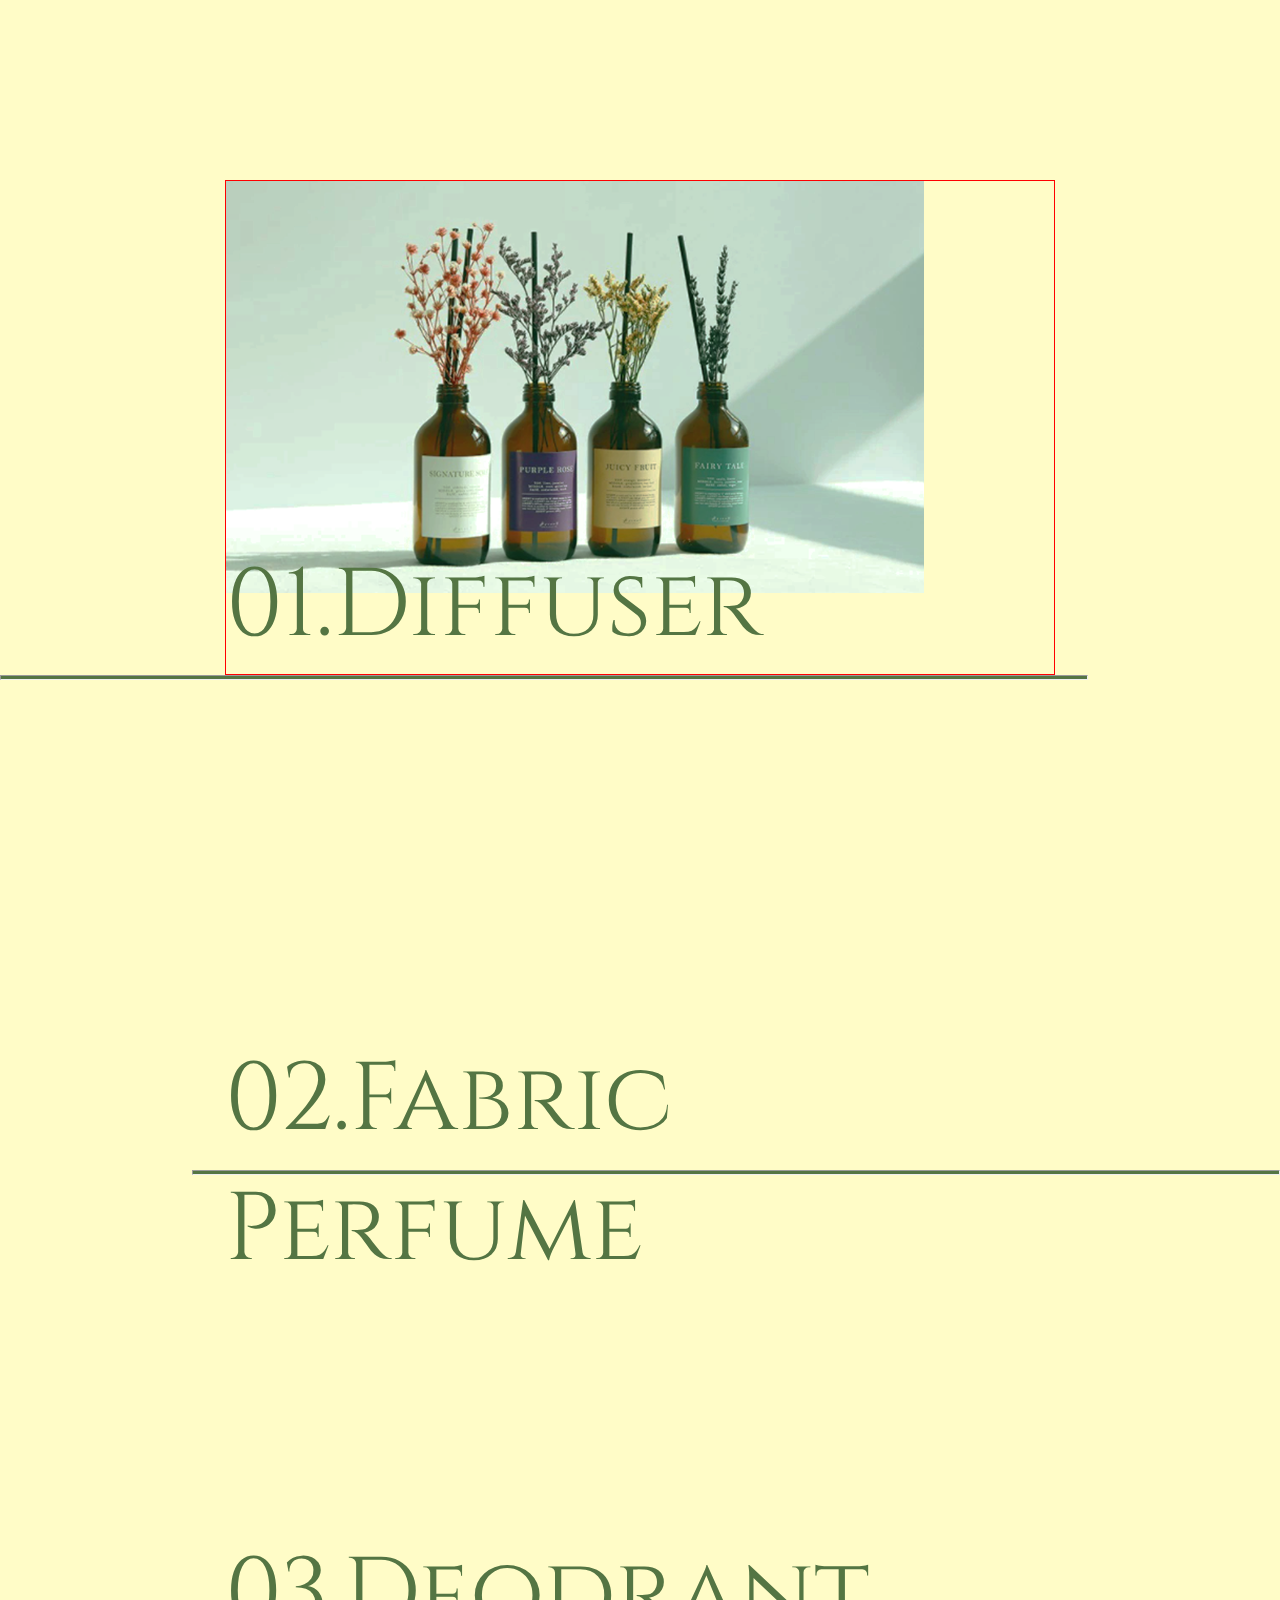
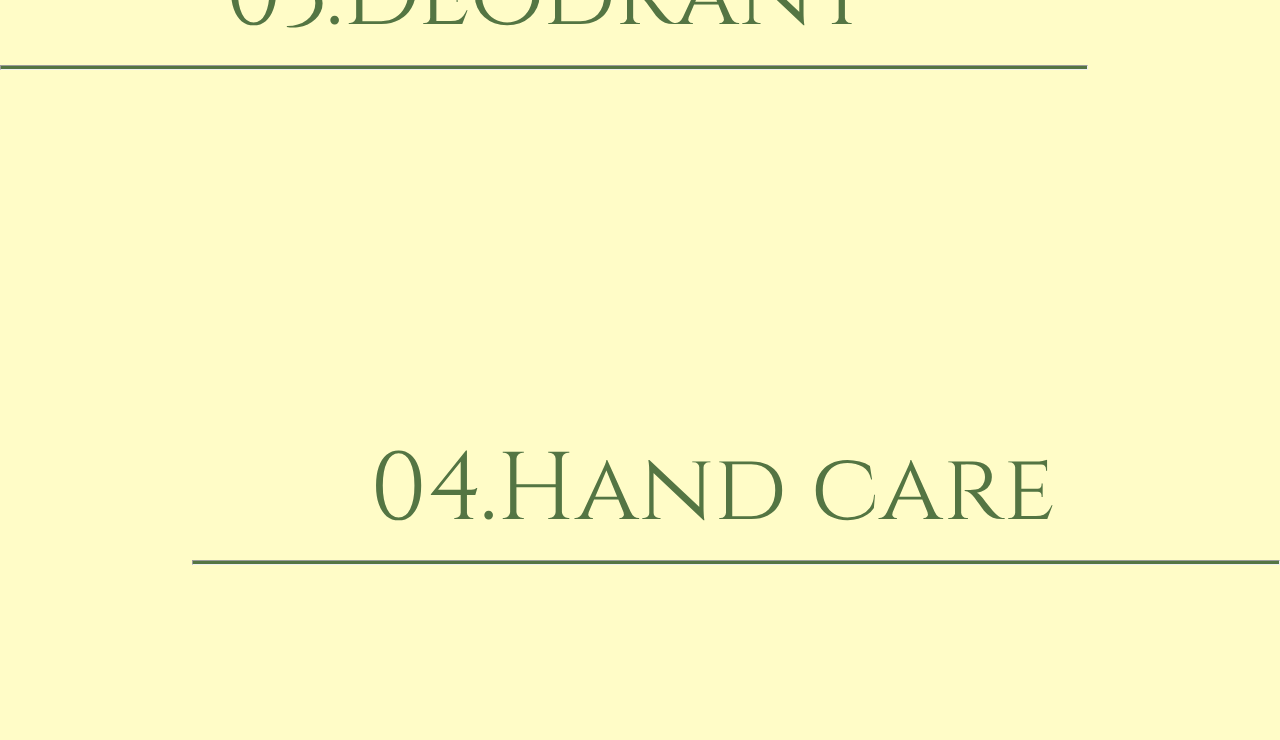
==== hoverblock.html @ ac2681ef "asent 동작 구현 테스트" ====
<!DOCTYPE html>
<html lang="en">
<head>
  <meta charset="UTF-8">
  <meta http-equiv="X-UA-Compatible" content="IE=edge">
  <meta name="viewport" content="width=device-width, initial-scale=1.0">
  <title>Document</title>
  <style>
    /* main font */
@import url('https://fonts.googleapis.com/css2?family=Cinzel:wght@400;500;600;700;800&display=swap');
/* sub font */
@import url('https://fonts.googleapis.com/css2?family=Antic+Didone&display=swap');
@import url('https://fonts.googleapis.com/css2?family=Antic+Didone&display=swap');
/* korean font */
@import url('https://fonts.googleapis.com/css2?family=Noto+Serif+KR:wght@200;300;400;500;600;700;900&display=swap');
@import url('https://fonts.googleapis.com/css2?family=IBM+Plex+Sans+KR:wght@300;400;500&display=swap');
*{margin: 0; padding: 0; box-sizing: border-box; list-style: none; text-decoration: none; color: #fff989;}
    #product{
    width: 100%;
    height: 260vh;
    background-color: #fffcc7;
    padding: 20vh 25vh 0 25vh;
    position: relative;
}
h3{
    font-family: 'Cinzel', serif;
    font-weight: 400;
    font-size: 6rem;
    color: #547543;
}
.diffser{
    width: 100%;
    height: 55vh;
    position: relative;
    border: 1px solid red;
}
.diffser h3{
    position: absolute;
    top: 40vh;
}
.leftline{
    width: 85vw;
    height: 0.5vh;
    background-color: #547543;
    position: absolute;
    z-index: 1;
    left: 0;
    margin: 0;
}
.fabirc{
    width: 100%;
    height: 55vh;
    position: relative;
}
.fabirc img{margin-left: 10vw;}
.fabirc h3{
    position: absolute;
    top: 40vh;
    right: 0;
}
.rightline{
    width: 85vw;
    height: 0.5vh;
    background-color: #547543;
    margin: 0;
    position: absolute;
    z-index: 1;
    right: 0;
}
.deo{
    width: 100%;
    height: 55vh;
    position: relative;
}
.deo h3{
    position: absolute;
    top: 40vh;
}
.deo img{margin-left: 25vw;}
.hand{
    width: 100%;
    height: 55vh;
    position: relative;
}
.hand h3{
    position: absolute;
    top: 40vh;
    right: 0;
}
.hand img{margin-left: 10vw;}

/* script about */
.hidden{display: none;}
#diffserimg{
  top: 0;
  left: 0;
  position: absolute;
}

  </style>
</head>
<body>
  <section id="product">
    <div class="diffser">
        <img id="diffserimg" src="./images/images_25.png" alt="디퓨져">
        <h3 id="diffsertext">01.Diffuser</h3>
    </div>
    <hr class="leftline">
    <div class="fabirc">
        <img class="hidden" src="./images/images_29.png" alt="섬유 향수">
        <h3>02.Fabric Perfume</h3>
    </div>
    <hr class="rightline">
    <div class="deo">
        <img class="hidden" src="./images/images_33.png" alt="데오도란트">
        <h3>03.Deodrant</h3>
    </div>  
    <hr class="leftline">
    <div class="hand">
        <img class="hidden" src="./images/images_37.png" alt="핸드워시">
        <h3>04.Hand care</h3>
    </div>
    <hr class="rightline">
</section>

<script>
  const imagesFadein = document.querySelector('#diffserimg');
  const textCon = document.querySelector('.diffser');
  console.log(textCon);
  console.log(imagesFadein);

  // text.addEventListener('mouseover',function(){
  //   imagesFadein.classList.toggle('hidden');
  // });
  // text.addEventListener('mouseout',function(){
  //   imagesFadein.classList.toggle('hidden');
  // });
  textCon.onmousemove=(e)=>{
    // 마우스의 좌표값 clientX,Y
    imagesFadein.style.left = e.clientX + "px";
    imagesFadein.style.top = e.clientY + "px";
  };
</script>
</body>
</html>
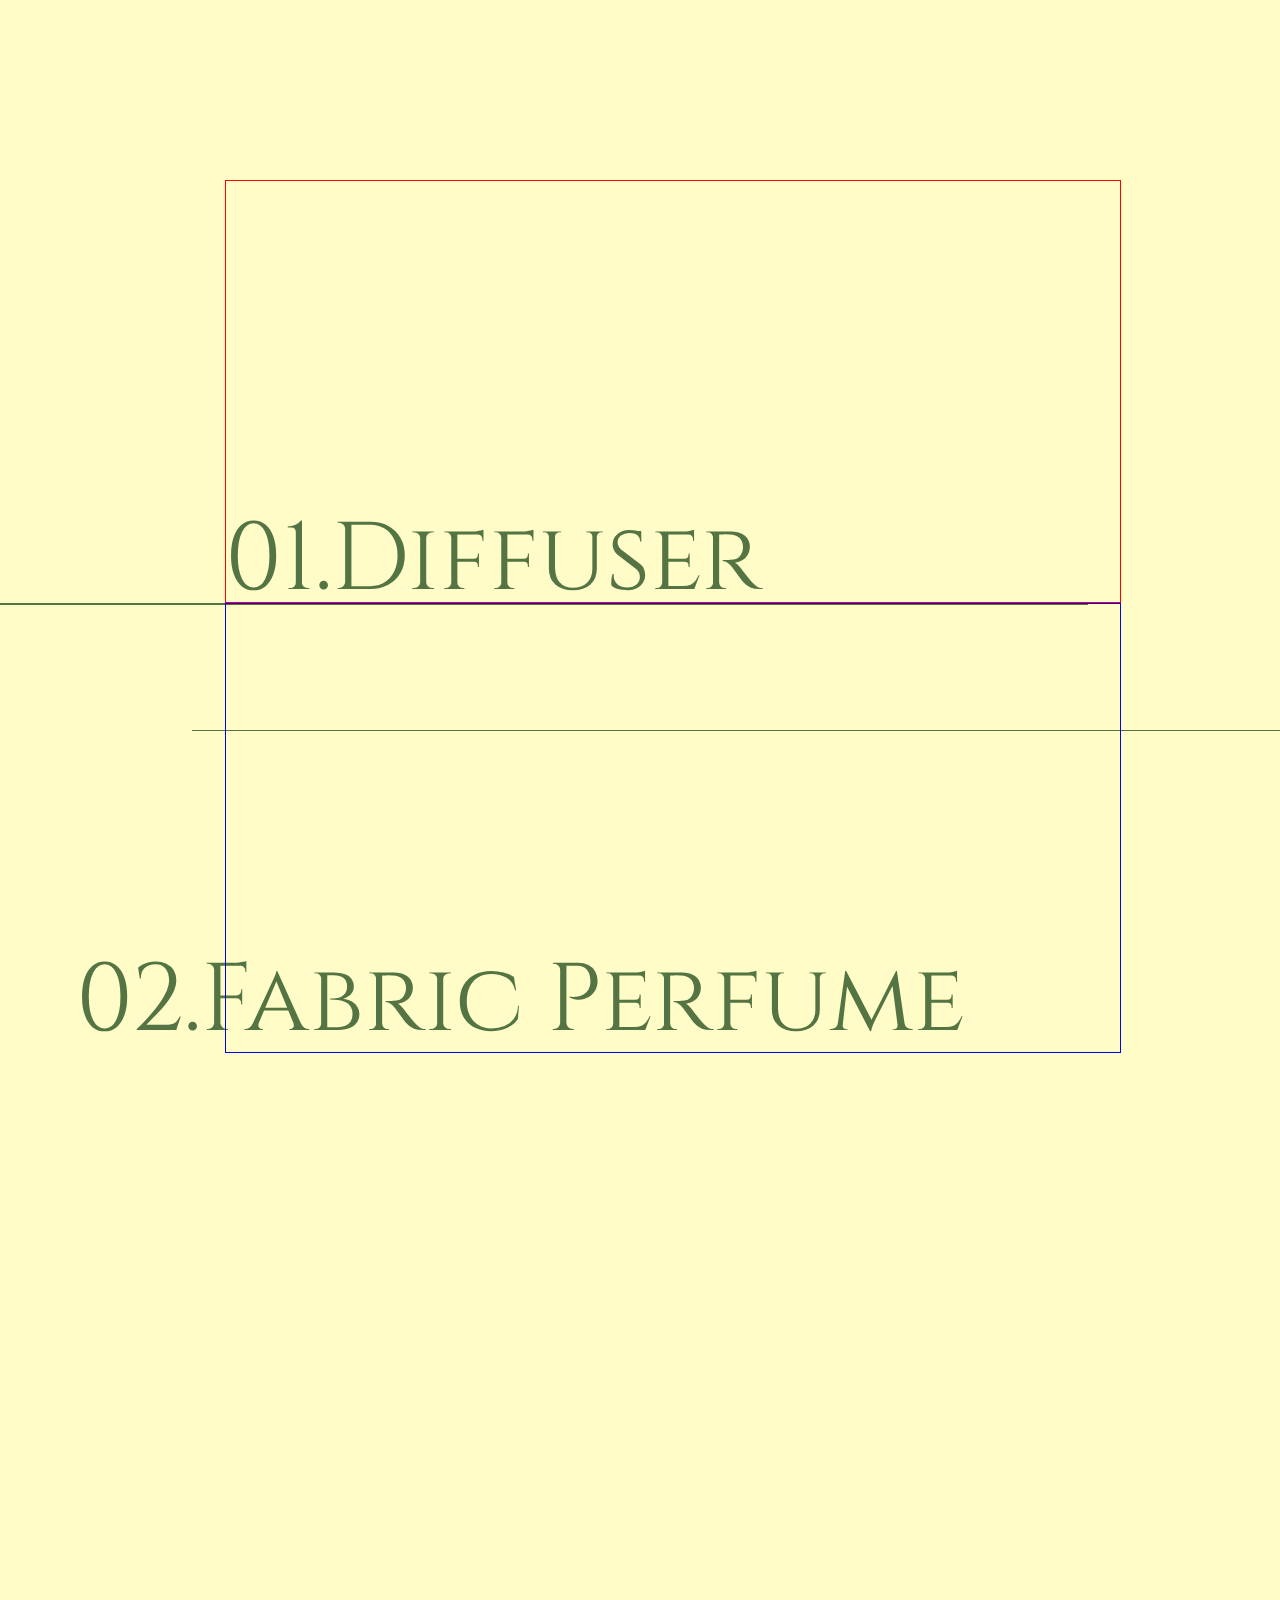
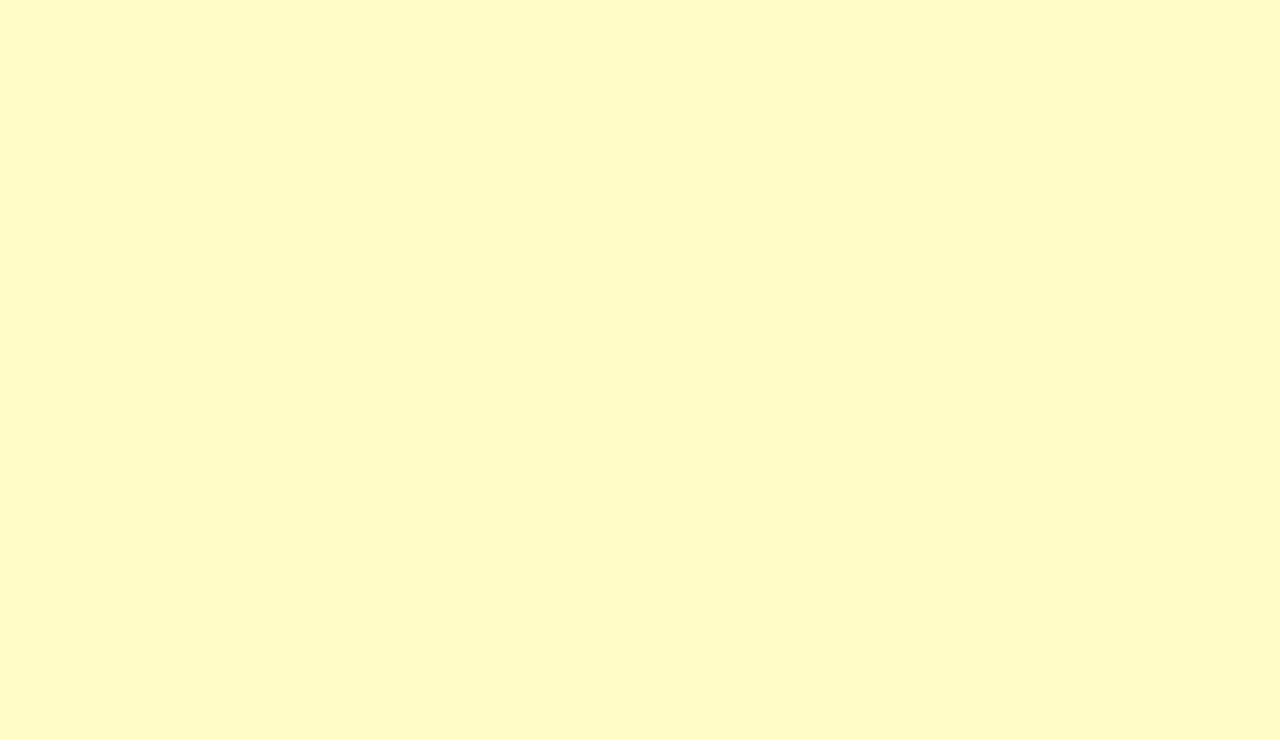
==== commit 20d25768: "알고리즘 거의 완성" ====
--- a/hoverblock.html
+++ b/hoverblock.html
@@ -1,145 +1,192 @@
 <!DOCTYPE html>
 <html lang="en">
+
 <head>
-  <meta charset="UTF-8">
-  <meta http-equiv="X-UA-Compatible" content="IE=edge">
-  <meta name="viewport" content="width=device-width, initial-scale=1.0">
-  <title>Document</title>
-  <style>
-    /* main font */
-@import url('https://fonts.googleapis.com/css2?family=Cinzel:wght@400;500;600;700;800&display=swap');
-/* sub font */
-@import url('https://fonts.googleapis.com/css2?family=Antic+Didone&display=swap');
-@import url('https://fonts.googleapis.com/css2?family=Antic+Didone&display=swap');
-/* korean font */
-@import url('https://fonts.googleapis.com/css2?family=Noto+Serif+KR:wght@200;300;400;500;600;700;900&display=swap');
-@import url('https://fonts.googleapis.com/css2?family=IBM+Plex+Sans+KR:wght@300;400;500&display=swap');
-*{margin: 0; padding: 0; box-sizing: border-box; list-style: none; text-decoration: none; color: #fff989;}
-    #product{
-    width: 100%;
-    height: 260vh;
-    background-color: #fffcc7;
-    padding: 20vh 25vh 0 25vh;
-    position: relative;
-}
-h3{
-    font-family: 'Cinzel', serif;
-    font-weight: 400;
-    font-size: 6rem;
-    color: #547543;
-}
-.diffser{
-    width: 100%;
-    height: 55vh;
-    position: relative;
-    border: 1px solid red;
-}
-.diffser h3{
-    position: absolute;
-    top: 40vh;
-}
-.leftline{
-    width: 85vw;
-    height: 0.5vh;
-    background-color: #547543;
-    position: absolute;
-    z-index: 1;
-    left: 0;
-    margin: 0;
-}
-.fabirc{
-    width: 100%;
-    height: 55vh;
-    position: relative;
-}
-.fabirc img{margin-left: 10vw;}
-.fabirc h3{
-    position: absolute;
-    top: 40vh;
-    right: 0;
-}
-.rightline{
-    width: 85vw;
-    height: 0.5vh;
-    background-color: #547543;
-    margin: 0;
-    position: absolute;
-    z-index: 1;
-    right: 0;
-}
-.deo{
-    width: 100%;
-    height: 55vh;
-    position: relative;
-}
-.deo h3{
-    position: absolute;
-    top: 40vh;
-}
-.deo img{margin-left: 25vw;}
-.hand{
-    width: 100%;
-    height: 55vh;
-    position: relative;
-}
-.hand h3{
-    position: absolute;
-    top: 40vh;
-    right: 0;
-}
-.hand img{margin-left: 10vw;}
+    <meta charset="UTF-8">
+    <meta http-equiv="X-UA-Compatible" content="IE=edge">
+    <meta name="viewport" content="width=device-width, initial-scale=1.0">
+    <title>Document</title>
+    <style>
+        /* main font */
+        @import url('https://fonts.googleapis.com/css2?family=Cinzel:wght@400;500;600;700;800&display=swap');
+        /* sub font */
+        @import url('https://fonts.googleapis.com/css2?family=Antic+Didone&display=swap');
+        @import url('https://fonts.googleapis.com/css2?family=Antic+Didone&display=swap');
+        /* korean font */
+        @import url('https://fonts.googleapis.com/css2?family=Noto+Serif+KR:wght@200;300;400;500;600;700;900&display=swap');
+        @import url('https://fonts.googleapis.com/css2?family=IBM+Plex+Sans+KR:wght@300;400;500&display=swap');
 
-/* script about */
-.hidden{display: none;}
-#diffserimg{
-  top: 0;
-  left: 0;
-  position: absolute;
-}
+        * {
+            margin: 0;
+            padding: 0;
+            box-sizing: border-box;
+            list-style: none;
+            text-decoration: none;
+            color: #fff989;
+        }
 
-  </style>
+        #product {
+            width: 100%;
+            height: 260vh;
+            background-color: #fffcc7;
+            /* padding: 20vh 25vh 0 25vh; */
+            position: relative;
+        }
+
+        h3 {
+            font-family: 'Cinzel', serif;
+            font-weight: 400;
+            font-size: 6rem;
+            color: #547543;
+        }
+
+        .diffser {
+            width: 70vw;
+            height: 55vh;
+            position: relative;
+        }
+        .leftline {
+            width: 85vw;
+            height: 0.2vh;
+            background-color: #547543;
+            border: none;
+            position: absolute;
+            z-index: 1;
+            top: 67vh;
+            left: 0;
+            margin: 0;
+        }
+
+        .fabirc {
+            width: 100%;
+            height: 55vh;
+            position: relative;
+        }
+
+        .fabirc img {
+            margin-left: 10vw;
+        }
+
+        .fabirc h3 {
+            position: absolute;
+            top: 40vh;
+            right: 0;
+        }
+
+        .rightline {
+            width: 85vw;
+            height: 0.2vh;
+            background-color: #547543;
+            border: none;
+            margin: 0;
+            position: absolute;
+            z-index: 1;
+            right: 0;
+            top: 57vw;
+        }
+
+        /* script about diffser section*/
+        .hidden {
+            display: none;
+        }
+        #diffserwrap{
+            position: relative;
+        }
+        #diffserimg {
+            top: 0;
+            left: 0;
+            position: absolute;
+            width: 30vw;
+        }
+        .container {
+            width: 70vw;
+            height: 47vh;
+            position: absolute;
+            z-index: 11;
+            margin-top: 20vh;
+            margin-left: 25vh;
+            border: 1px solid red;
+        }
+        .diffsertext {
+            position: absolute;
+            top: 55vh;
+            left: 25vh;
+            transition-duration: 0.5s, 1s;
+            z-index: 10;
+        }
+        .containerfabric{
+            width: 70vw;
+            height: 50vh;
+            position: absolute;
+            z-index: 11;
+            margin-top: 67vh;
+            margin-left: 25vh;
+            border: 1px solid blue;
+        }
+        .fabrictext{
+            position: absolute;
+            top: 104vh;
+            right: 35vh;
+        }
+    </style>
 </head>
+
 <body>
-  <section id="product">
-    <div class="diffser">
-        <img id="diffserimg" src="./images/images_25.png" alt="디퓨져">
-        <h3 id="diffsertext">01.Diffuser</h3>
-    </div>
-    <hr class="leftline">
-    <div class="fabirc">
+    <section id="product">
+        <div id="diffserwrap">
+            <div class="container"></div>
+            <img id="diffserimg" class="hidden" src="./images/images_25.png" alt="디퓨져">
+            <div class="textwrap">
+                <h3 class="diffsertext">01.Diffuser</h3>
+                <hr class="leftline">
+            </div>
+        </div>
+
+        <div class="containerfabric"></div>
         <img class="hidden" src="./images/images_29.png" alt="섬유 향수">
-        <h3>02.Fabric Perfume</h3>
-    </div>
-    <hr class="rightline">
-    <div class="deo">
-        <img class="hidden" src="./images/images_33.png" alt="데오도란트">
-        <h3>03.Deodrant</h3>
-    </div>  
-    <hr class="leftline">
-    <div class="hand">
-        <img class="hidden" src="./images/images_37.png" alt="핸드워시">
-        <h3>04.Hand care</h3>
-    </div>
-    <hr class="rightline">
-</section>
+        <h3 class="fabrictext">02.Fabric Perfume</h3>
+        <hr class="rightline">
+        <!-- <div class="deo">
+            <img class="hidden" src="./images/images_33.png" alt="데오도란트">
+            <h3>03.Deodrant</h3>
+        </div>
+        <hr class="leftline">
+        <div class="hand">
+            <img class="hidden" src="./images/images_37.png" alt="핸드워시">
+            <h3>04.Hand care</h3>
+        </div>
+        <hr class="rightline"> -->
+    </section>
 
-<script>
-  const imagesFadein = document.querySelector('#diffserimg');
-  const textCon = document.querySelector('.diffser');
-  console.log(textCon);
-  console.log(imagesFadein);
+    <script>
+        // h3에 마우스호버했을 때 h3이 옆으로 이동하면서 
+        // 보이지 않던 이미지가 보이고 마우스 커서를 따라다녔으면 좋겟어
+        // 그리고 정해진 영역에서 벗어나면 다음 영역에 이미지로 바뀌였으면 좋겟어
+        const imagesFadein = document.querySelector('#diffserimg');
+        const container = document.querySelector('.container');
+        const textTag = document.querySelector('.diffsertext')
+        console.log(container);
+        console.log(imagesFadein);
 
-  // text.addEventListener('mouseover',function(){
-  //   imagesFadein.classList.toggle('hidden');
-  // });
-  // text.addEventListener('mouseout',function(){
-  //   imagesFadein.classList.toggle('hidden');
-  // });
-  textCon.onmousemove=(e)=>{
-    // 마우스의 좌표값 clientX,Y
-    imagesFadein.style.left = e.clientX + "px";
-    imagesFadein.style.top = e.clientY + "px";
-  };
-</script>
+        container.addEventListener('mouseenter', function () {
+            imagesFadein.classList.remove('hidden');
+            textTag.style.marginLeft = "25vh";
+            textTag.style.color = "green"
+        });
+        container.onmousemove = (e) => {
+            // 마우스의 좌표값 clientX,Y
+            const x = e.clientX;
+            const y = e.clientY;
+            imagesFadein.style.left = (x - 250) + "px";
+            imagesFadein.style.top = (y - 140) + "px";
+        };
+        container.addEventListener('mouseout', function () {
+            imagesFadein.classList.add('hidden');
+            textTag.style.marginLeft = "0"
+            textTag.style.color = ""
+        });
+
+    </script>
 </body>
+
 </html>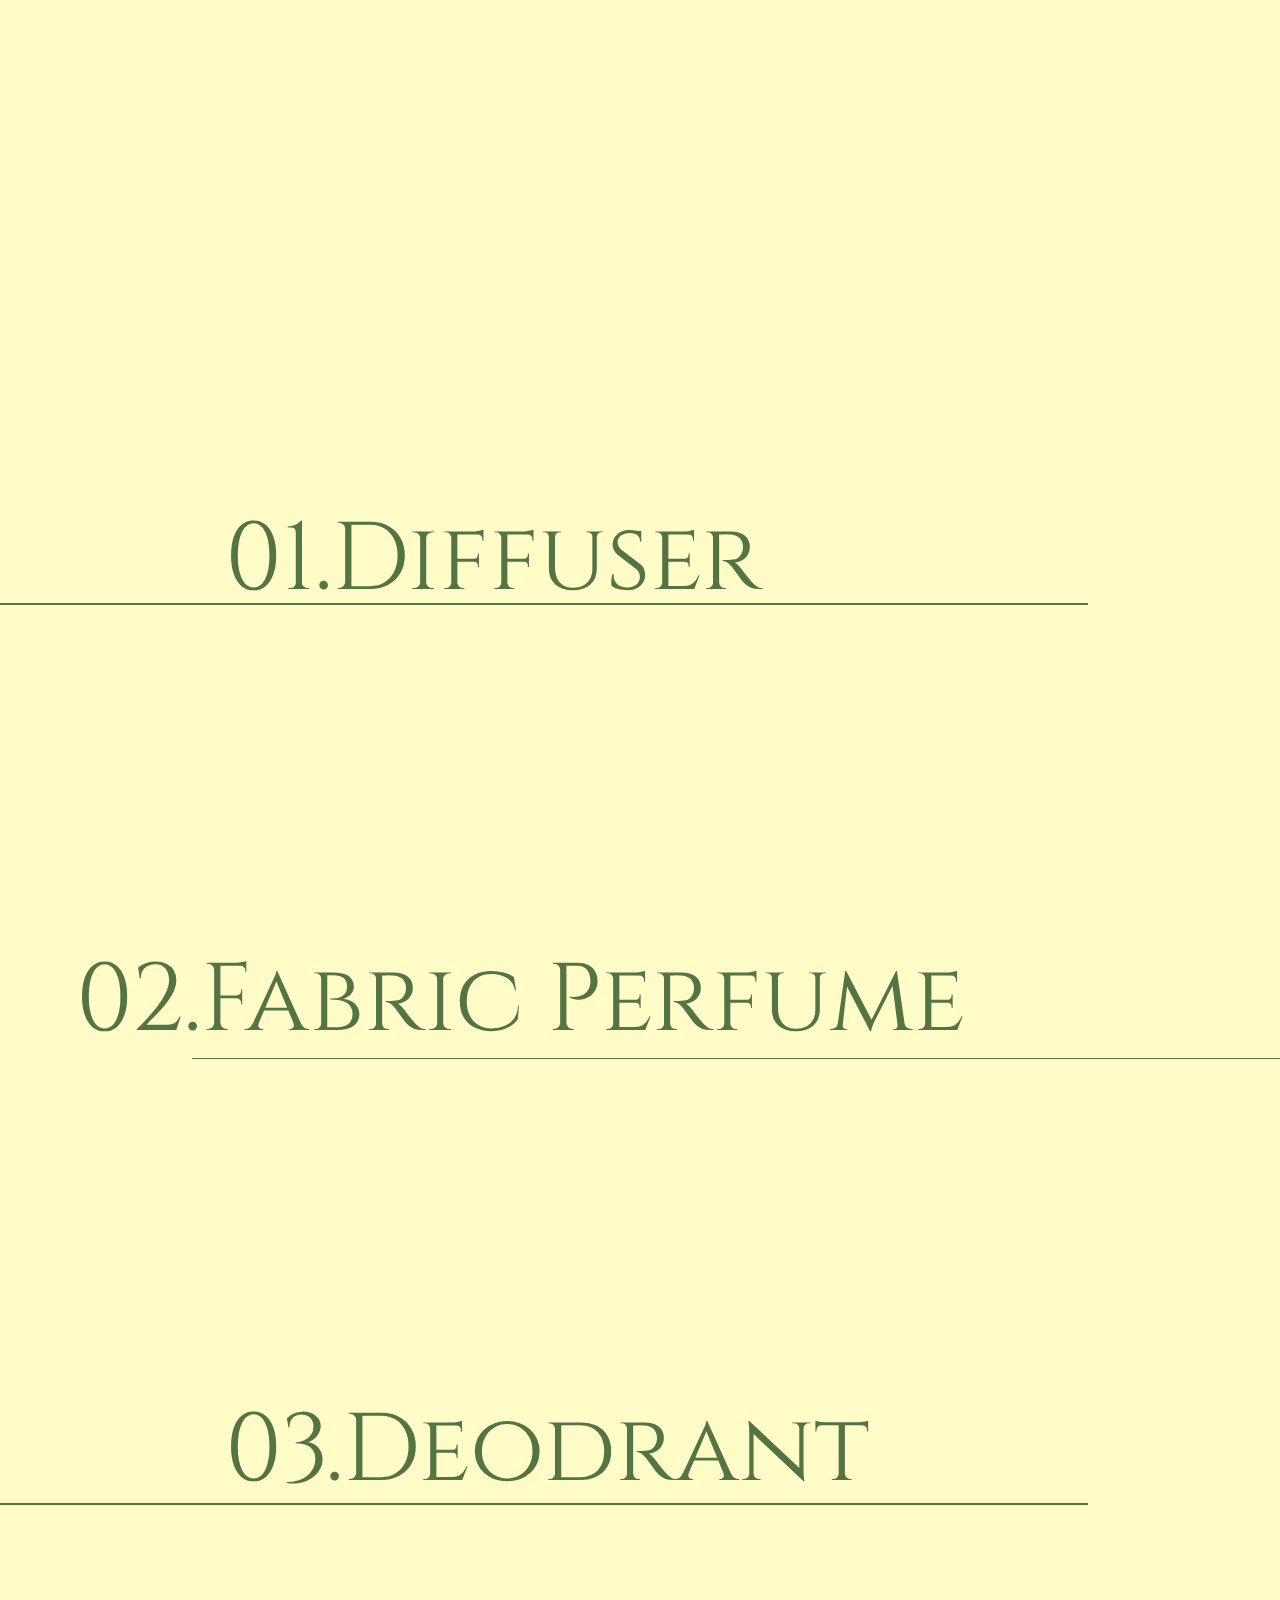
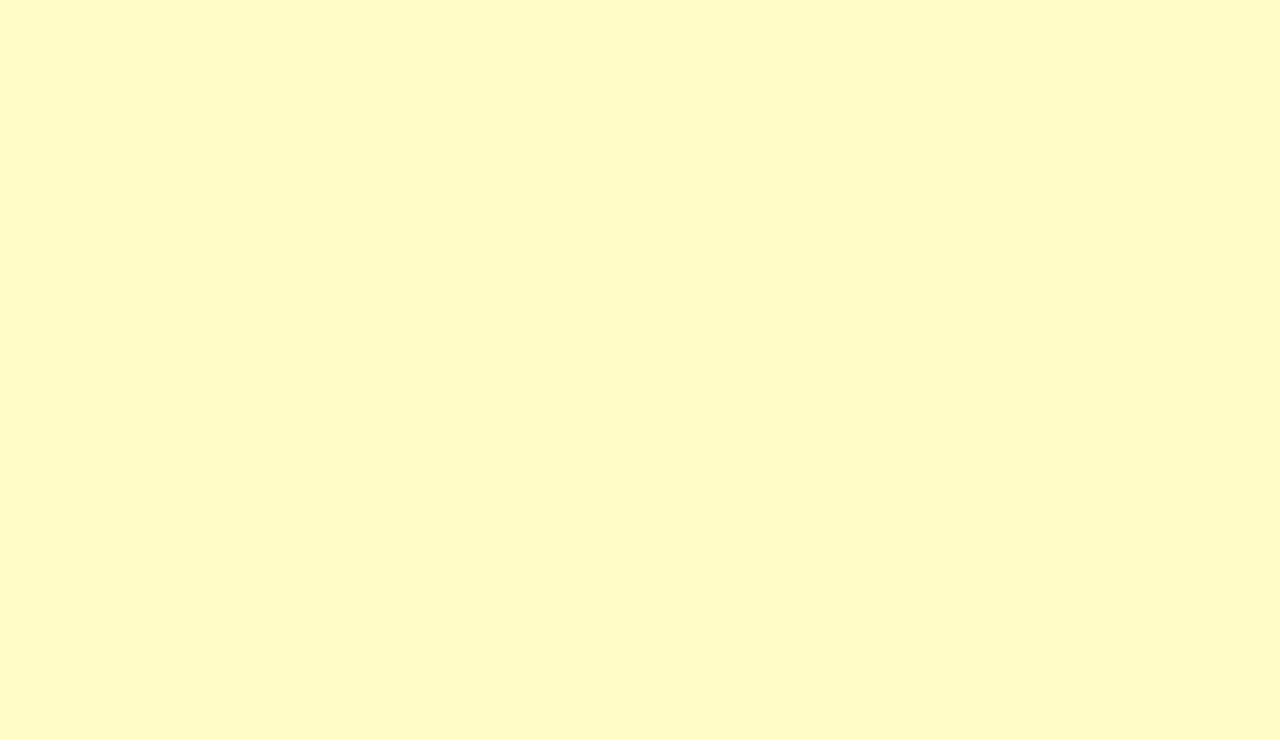
==== commit bbd6d503: "배열 확인" ====
--- a/hoverblock.html
+++ b/hoverblock.html
@@ -39,6 +39,11 @@
             font-size: 6rem;
             color: #547543;
         }
+        #diffserwrap{
+          width: 100%;
+          height: 67.5vh;
+          /* border: 1px solid red; */
+        }
 
         .diffser {
             width: 70vw;
@@ -61,10 +66,6 @@
             width: 100%;
             height: 55vh;
             position: relative;
-        }
-
-        .fabirc img {
-            margin-left: 10vw;
         }
 
         .fabirc h3 {
@@ -82,22 +83,15 @@
             position: absolute;
             z-index: 1;
             right: 0;
-            top: 57vw;
         }
 
         /* script about diffser section*/
         .hidden {
             display: none;
         }
-        #diffserwrap{
-            position: relative;
-        }
-        #diffserimg {
-            top: 0;
-            left: 0;
-            position: absolute;
-            width: 30vw;
-        }
+        /* #diffserwrap{
+            position: relative;
+        } */
         .container {
             width: 70vw;
             height: 47vh;
@@ -105,7 +99,7 @@
             z-index: 11;
             margin-top: 20vh;
             margin-left: 25vh;
-            border: 1px solid red;
+            /* border: 1px solid red; */
         }
         .diffsertext {
             position: absolute;
@@ -117,17 +111,48 @@
         .containerfabric{
             width: 70vw;
             height: 50vh;
-            position: absolute;
+            position: relative;
             z-index: 11;
-            margin-top: 67vh;
+            /* margin-top: 67vh; */
             margin-left: 25vh;
-            border: 1px solid blue;
         }
         .fabrictext{
             position: absolute;
             top: 104vh;
             right: 35vh;
-        }
+            transition-duration: 0.5s, 1s;
+        }
+        img{
+          position: absolute;
+          top: 0;
+          left: 0;
+          width: 30vw;
+        }
+
+        .containerdeo{
+          position: absolute;
+          width: 70vw;
+          height: 50vh;
+          z-index: 11;
+          margin-left: 25vh;
+          /* border: 1px solid blue; */
+        }
+        .deotext{
+          position: absolute;
+          top: 154vh;
+          left: 25vh;
+          transition-duration: 0.5s, 1s;
+        }
+        .deoline{
+          width: 85vw;
+          height: 0.2vh;
+          background-color: #547543;
+          border: none;
+          margin: 0;
+          position: absolute;
+          top: 167vh;
+        }
+
     </style>
 </head>
 
@@ -136,22 +161,24 @@
         <div id="diffserwrap">
             <div class="container"></div>
             <img id="diffserimg" class="hidden" src="./images/images_25.png" alt="디퓨져">
-            <div class="textwrap">
-                <h3 class="diffsertext">01.Diffuser</h3>
-                <hr class="leftline">
-            </div>
-        </div>
-
-        <div class="containerfabric"></div>
-        <img class="hidden" src="./images/images_29.png" alt="섬유 향수">
-        <h3 class="fabrictext">02.Fabric Perfume</h3>
-        <hr class="rightline">
-        <!-- <div class="deo">
-            <img class="hidden" src="./images/images_33.png" alt="데오도란트">
-            <h3>03.Deodrant</h3>
-        </div>
-        <hr class="leftline">
-        <div class="hand">
+            <h3 class="diffsertext">01.Diffuser</h3>
+            <hr class="leftline">
+        </div>
+
+        <div id="fabricwrap">
+          <div class="containerfabric"></div>
+          <img class="hidden" src="./images/images_29.png" alt="섬유 향수">
+          <h3 class="fabrictext">02.Fabric Perfume</h3>
+          <hr class="rightline">
+        </div>
+
+        <div id="deowrap">
+          <div class="containerdeo"></div>
+          <img class="hidden" src="./images/images_33.png" alt="데오도란트">
+          <h3 class="deotext">03.Deodrant</h3>
+          <hr class="deoline">
+        </div>
+        <!-- <div class="hand">
             <img class="hidden" src="./images/images_37.png" alt="핸드워시">
             <h3>04.Hand care</h3>
         </div>
@@ -174,9 +201,9 @@
             textTag.style.color = "green"
         });
         container.onmousemove = (e) => {
-            // 마우스의 좌표값 clientX,Y
-            const x = e.clientX;
-            const y = e.clientY;
+            // 마우스의 좌표값 clientX,Y 현재 보이는 브라우저 기준 스크롤은 무시하고 해당 페이지의 상단을 0으로 측정
+            const x = e.pageX;
+            const y = e.pageY;
             imagesFadein.style.left = (x - 250) + "px";
             imagesFadein.style.top = (y - 140) + "px";
         };
@@ -186,6 +213,51 @@
             textTag.style.color = ""
         });
 
+        const fabricimg = document.querySelector('#fabricwrap img');
+        const fabircCon = document.querySelector('.containerfabric');
+        const fabricTag = document.querySelector('.fabrictext');
+        console.log(fabricimg);
+        console.log(fabircCon);
+        console.log(fabricTag);
+
+        fabircCon.addEventListener('mouseenter',function(){
+          fabricimg.classList.remove('hidden');
+          fabricTag.style.marginRight = "25vh";
+        });
+        fabircCon.onmousemove = (e) => {
+          // pageX,Y 문서 전체를 기준으로 삼음 스크롤 화면 포함해서 측정
+            const x = e.pageX;
+            const y = e.pageY;
+            fabricimg.style.left = (x - 250) + "px";
+            fabricimg.style.top = (y - 140) + "px";
+        };
+        fabircCon.addEventListener('mouseout',function(){
+          fabricimg.classList.add('hidden');
+          fabricTag.style.marginRight = "";
+        });
+        
+        const deoimg = document.querySelector('#deowrap img');
+        const deoCon = document.querySelector('.containerdeo');
+        const deoTag = document.querySelector('.deotext');
+        console.log(deoimg);
+        console.log(deoCon);
+        console.log(deoTag);
+        
+        deoCon.addEventListener('mouseenter',function(){
+          deoimg.classList.remove('hidden');
+          deoTag.style.marginLeft = "25vh";
+        });
+        deoCon.onmousemove = (e) => {
+          // pageX,Y 문서 전체를 기준으로 삼음 스크롤 화면 포함해서 측정
+            const x = e.pageX;
+            const y = e.pageY;
+            deoimg.style.left = (x - 250) + "px";
+            deoimg.style.top = (y - 140) + "px";
+        };
+        deoCon.addEventListener('mouseout',function(){
+          deoimg.classList.add('hidden');
+          deoTag.style.marginLeft = "";
+        });
     </script>
 </body>
 
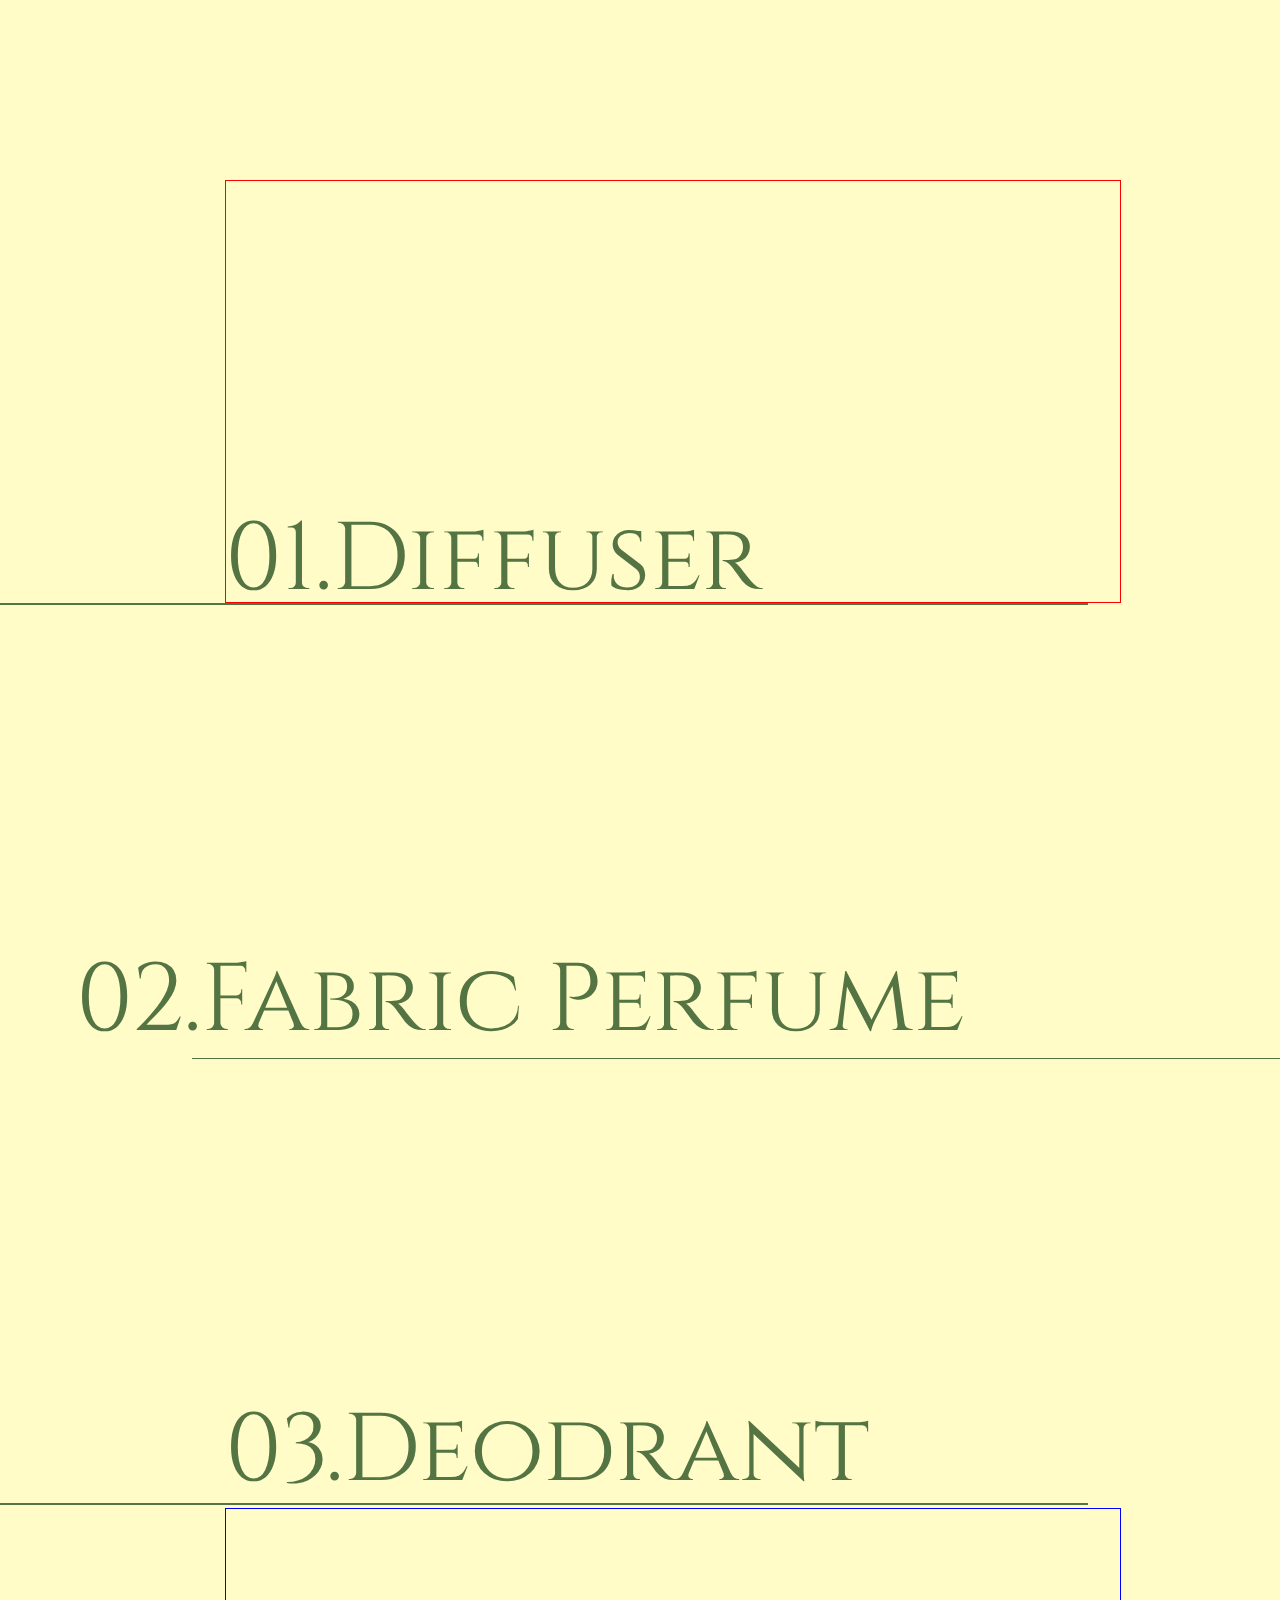
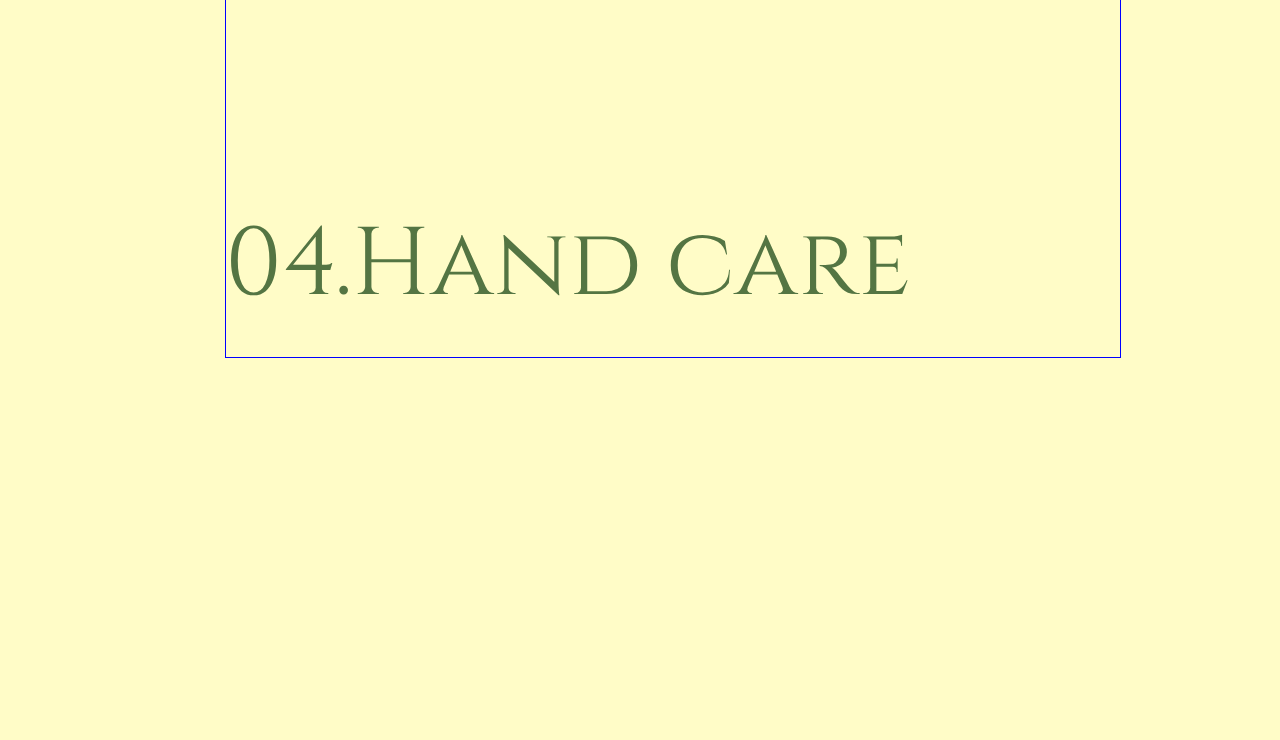
==== commit cecd6d59: "12/12 추가작업" ====
--- a/hoverblock.html
+++ b/hoverblock.html
@@ -29,7 +29,6 @@
             width: 100%;
             height: 260vh;
             background-color: #fffcc7;
-            /* padding: 20vh 25vh 0 25vh; */
             position: relative;
         }
 
@@ -45,11 +44,11 @@
           /* border: 1px solid red; */
         }
 
-        .diffser {
+        /* .diffser {
             width: 70vw;
             height: 55vh;
             position: relative;
-        }
+        } */
         .leftline {
             width: 85vw;
             height: 0.2vh;
@@ -88,6 +87,8 @@
         /* script about diffser section*/
         .hidden {
             display: none;
+          transition-duration: 0.5s, 1s;
+
         }
         /* #diffserwrap{
             position: relative;
@@ -99,7 +100,7 @@
             z-index: 11;
             margin-top: 20vh;
             margin-left: 25vh;
-            /* border: 1px solid red; */
+            border: 1px solid red;
         }
         .diffsertext {
             position: absolute;
@@ -121,6 +122,7 @@
             top: 104vh;
             right: 35vh;
             transition-duration: 0.5s, 1s;
+            z-index: 10;
         }
         img{
           position: absolute;
@@ -153,6 +155,32 @@
           top: 167vh;
         }
 
+        .containerhand {
+    position: absolute;
+    width: 70vw;
+    height: 50vh;
+    z-index: 11;
+    margin-left: 25vh;
+    margin-top: 50vh;
+    border: 1px solid blue;
+}
+
+.handtext {
+    position: absolute;
+    top: 200vh;
+    left: 25vh;
+    transition-duration: 0.5s, 1s;
+}
+.handline{
+    width: 85vw;
+    height: 0.2vh;
+    background-color: #547543;
+    border: none;
+    margin: 0;
+    position: absolute;
+    z-index: 1;
+    right: 0;
+}
     </style>
 </head>
 
@@ -178,11 +206,13 @@
           <h3 class="deotext">03.Deodrant</h3>
           <hr class="deoline">
         </div>
-        <!-- <div class="hand">
-            <img class="hidden" src="./images/images_37.png" alt="핸드워시">
-            <h3>04.Hand care</h3>
-        </div>
-        <hr class="rightline"> -->
+        
+        <div id="handwrap">
+          <div class="containerhand"></div>
+          <img class="hidden" src="./images/images_37.png" alt="핸드워시">
+          <h3 class="handtext">04.Hand care</h3>
+          <hr class="handline">
+      </div>
     </section>
 
     <script>
@@ -196,6 +226,11 @@
         console.log(imagesFadein);
 
         container.addEventListener('mouseenter', function () {
+          imagesFadein.animate([
+              {height:'10vh',width:'10vw',opacity:0},
+              {height:'20vh',width:'20vw',opacity:0.5},
+              {height:'35vh',width:'30vw',opacity:1}
+            ],{duration:500,fill: 'forwards'});
             imagesFadein.classList.remove('hidden');
             textTag.style.marginLeft = "25vh";
             textTag.style.color = "green"
@@ -221,6 +256,11 @@
         console.log(fabricTag);
 
         fabircCon.addEventListener('mouseenter',function(){
+          fabricimg.animate([
+              {height:'10vh',width:'10vw',opacity:0},
+              {height:'20vh',width:'20vw',opacity:0.5},
+              {height:'35vh',width:'30vw',opacity:1}
+            ],{duration:500,fill: 'forwards'});
           fabricimg.classList.remove('hidden');
           fabricTag.style.marginRight = "25vh";
         });
@@ -244,6 +284,11 @@
         console.log(deoTag);
         
         deoCon.addEventListener('mouseenter',function(){
+          deoimg.animate([
+              {height:'10vh',width:'10vw',opacity:0},
+              {height:'20vh',width:'20vw',opacity:0.5},
+              {height:'35vh',width:'30vw',opacity:1}
+            ],{duration:500,fill: 'forwards'});
           deoimg.classList.remove('hidden');
           deoTag.style.marginLeft = "25vh";
         });
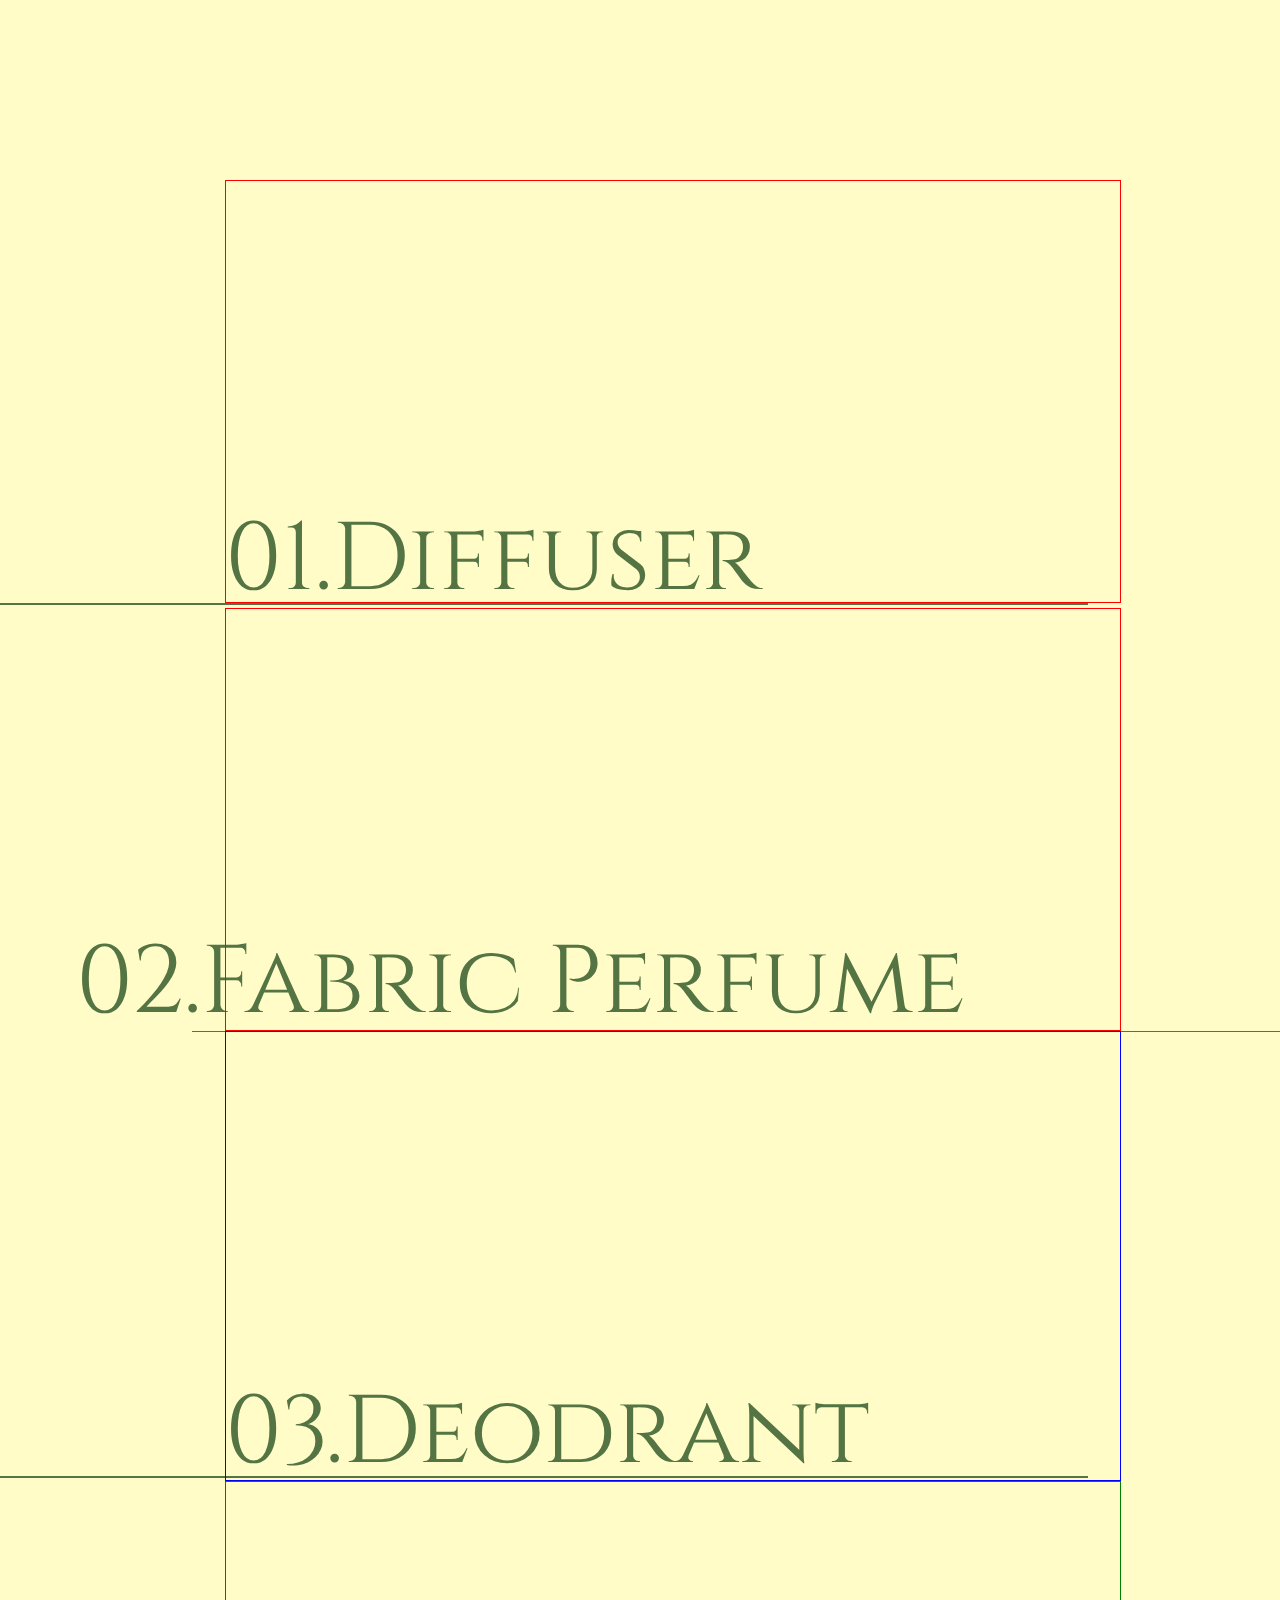
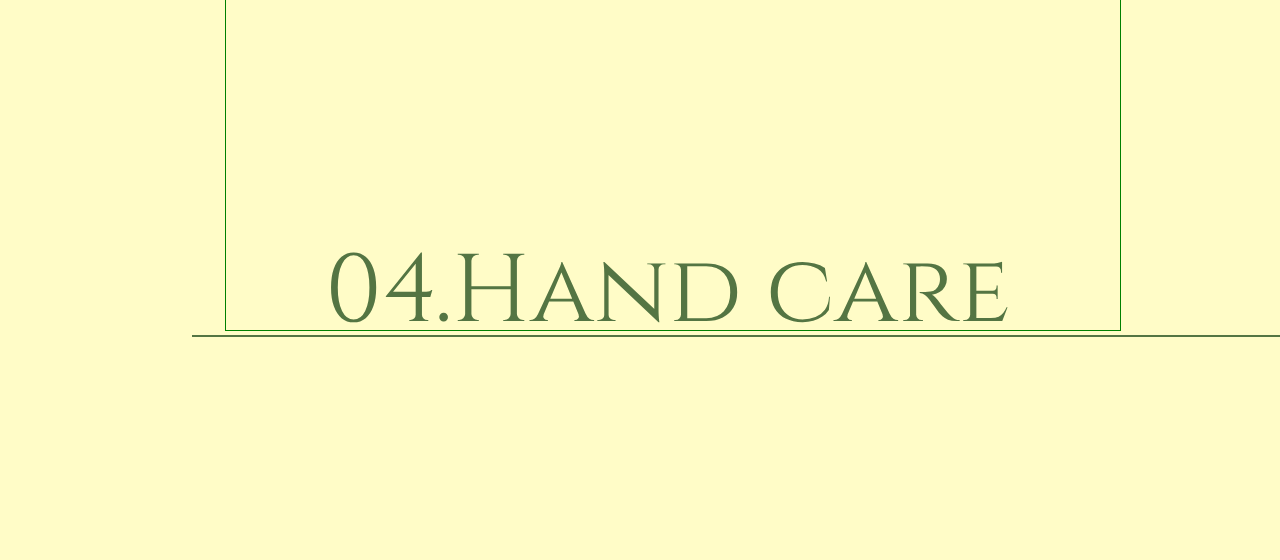
==== commit a8645d8a: "hoverblock 전체 수정" ====
--- a/hoverblock.html
+++ b/hoverblock.html
@@ -2,308 +2,417 @@
 <html lang="en">
 
 <head>
-    <meta charset="UTF-8">
-    <meta http-equiv="X-UA-Compatible" content="IE=edge">
-    <meta name="viewport" content="width=device-width, initial-scale=1.0">
-    <title>Document</title>
-    <style>
-        /* main font */
-        @import url('https://fonts.googleapis.com/css2?family=Cinzel:wght@400;500;600;700;800&display=swap');
-        /* sub font */
-        @import url('https://fonts.googleapis.com/css2?family=Antic+Didone&display=swap');
-        @import url('https://fonts.googleapis.com/css2?family=Antic+Didone&display=swap');
-        /* korean font */
-        @import url('https://fonts.googleapis.com/css2?family=Noto+Serif+KR:wght@200;300;400;500;600;700;900&display=swap');
-        @import url('https://fonts.googleapis.com/css2?family=IBM+Plex+Sans+KR:wght@300;400;500&display=swap');
-
-        * {
-            margin: 0;
-            padding: 0;
-            box-sizing: border-box;
-            list-style: none;
-            text-decoration: none;
-            color: #fff989;
-        }
-
-        #product {
-            width: 100%;
-            height: 260vh;
-            background-color: #fffcc7;
-            position: relative;
-        }
-
-        h3 {
-            font-family: 'Cinzel', serif;
-            font-weight: 400;
-            font-size: 6rem;
-            color: #547543;
-        }
-        #diffserwrap{
-          width: 100%;
-          height: 67.5vh;
-          /* border: 1px solid red; */
-        }
-
-        /* .diffser {
-            width: 70vw;
-            height: 55vh;
+  <meta charset="UTF-8">
+  <meta http-equiv="X-UA-Compatible" content="IE=edge">
+  <meta name="viewport" content="width=device-width, initial-scale=1.0">
+  <title>Document</title>
+  <style>
+    /* main font */
+    @import url('https://fonts.googleapis.com/css2?family=Cinzel:wght@400;500;600;700;800&display=swap');
+    /* sub font */
+    @import url('https://fonts.googleapis.com/css2?family=Antic+Didone&display=swap');
+    @import url('https://fonts.googleapis.com/css2?family=Antic+Didone&display=swap');
+    /* korean font */
+    @import url('https://fonts.googleapis.com/css2?family=Noto+Serif+KR:wght@200;300;400;500;600;700;900&display=swap');
+    @import url('https://fonts.googleapis.com/css2?family=IBM+Plex+Sans+KR:wght@300;400;500&display=swap');
+
+    * {
+      margin: 0;
+      padding: 0;
+      box-sizing: border-box;
+      list-style: none;
+      text-decoration: none;
+      color: #fff989;
+    }
+
+    #product {
+      width: 100%;
+      height: 240vh;
+      background-color: #fffcc7;
+      /* position: relative; */
+    }
+
+    h3 {
+      font-family: 'Cinzel', serif;
+      font-weight: 400;
+      font-size: 6rem;
+      color: #547543;
+    }
+
+    #diffserwrap {
+      width: 100%;
+      height: 67.5vh;
+      /* border: 1px solid red; */
+    }
+
+    .leftline {
+      width: 85vw;
+      height: 0.2vh;
+      background-color: #547543;
+      border: none;
+      position: absolute;
+      z-index: 1;
+      top: 67vh;
+      left: 0;
+      margin: 0;
+    }
+
+    .fabirc {
+      width: 100%;
+      height: 55vh;
+      position: relative;
+    }
+
+    .fabirc h3 {
+      position: absolute;
+      top: 40vh;
+      right: 0;
+    }
+
+    .rightline {
+      width: 85vw;
+      height: 0.2vh;
+      background-color: #547543;
+      border: none;
+      margin: 0;
+      position: absolute;
+      z-index: 1;
+      right: 0;
+      top: 114.5vh;
+    }
+
+    /* script about diffser section*/
+    .hidden {
+      display: none;
+      transition-duration: 0.5s, 1s;
+
+    }
+
+    /* #diffserwrap{
             position: relative;
         } */
-        .leftline {
-            width: 85vw;
-            height: 0.2vh;
-            background-color: #547543;
-            border: none;
-            position: absolute;
-            z-index: 1;
-            top: 67vh;
-            left: 0;
-            margin: 0;
+    .container {
+      width: 70vw;
+      height: 47vh;
+      position: absolute;
+      z-index: 11;
+      margin-top: 20vh;
+      margin-left: 25vh;
+      border: 1px solid red;
+    }
+
+    .diffsertext {
+      position: absolute;
+      top: 55vh;
+      left: 25vh;
+      transition-duration: 0.5s, 1s;
+      z-index: 10;
+    }
+    #diffserimg {
+      position: absolute;
+      top: 0;
+      left: 0;
+      width: 30vw;
+    }
+    .containerfabric {
+      width: 70vw;
+      height: 47vh;
+      position: absolute;
+      z-index: 11;
+      /* margin-top: 67vh; */
+      margin-left: 25vh;
+      border: 1px solid red;
+      
+    }
+    #fabircimg {
+      position: absolute;
+      /* top: 20vh; */
+      top: 0;
+      left: 0;
+      width: 30vw;
+    }
+    .fabrictext {
+      position: absolute;
+      top: 102vh;
+      right: 35vh;
+      transition-duration: 0.5s, 1s;
+      z-index: 10;
+    }
+    #deoimg {
+      position: absolute;
+      top: 0;
+      left: 0;
+      width: 30vw;
+    }
+
+    #handimg {
+      position: absolute;
+      top: 0;
+      left: 0;
+      width: 30vw;
+    }
+
+    .containerdeo {
+      position: absolute;
+      width: 70vw;
+      height: 50vh;
+      z-index: 11;
+      margin-top: 47vh;
+      margin-left: 25vh;
+      border: 1px solid blue;
+    }
+
+    .deotext {
+      position: absolute;
+      top: 152vh;
+      left: 25vh;
+      transition-duration: 0.5s, 1s;
+    }
+
+    .deoline {
+      width: 85vw;
+      height: 0.2vh;
+      background-color: #547543;
+      border: none;
+      margin: 0;
+      position: absolute;
+      top: 164vh;
+    }
+
+    .containerhand {
+      position: absolute;
+      width: 70vw;
+      height: 50vh;
+      z-index: 11;
+      margin-left: 25vh;
+      margin-top: 97vh;
+      border: 1px solid green;
+    }
+
+    .handtext {
+      position: absolute;
+      top: 203vh;
+      right: 30vh;
+      transition-duration: 0.5s, 1s;
+    }
+
+    .handline {
+      width: 85vw;
+      height: 0.2vh;
+      background-color: #547543;
+      border: none;
+      margin: 0;
+      position: absolute;
+      z-index: 1;
+      right: 0;
+      top: 215vh;
+    }
+  </style>
+</head>
+
+<body>
+  <section id="product">
+    <div id="diffserwrap">
+      <div class="container"></div>
+      <img id="diffserimg" class="hidden" src="./images/images_25.png" alt="디퓨져">
+      <h3 class="diffsertext">01.Diffuser</h3>
+      <hr class="leftline">
+    </div>
+
+    <div id="fabricwrap">
+      <div class="containerfabric" ></div>
+      <img id="fabircimg" class="hidden" src="./images/images_29.png" alt="섬유 향수">
+      <h3 class="fabrictext">02.Fabric Perfume</h3>
+      <hr class="rightline">
+    </div>
+
+    <div id="deowrap">
+      <div class="containerdeo"></div>
+      <img id="deoimg" class="hidden" src="./images/images_33.png" alt="데오도란트">
+      <h3 class="deotext">03.Deodrant</h3>
+      <hr class="deoline">
+    </div>
+
+    <div id="handwrap">
+      <div class="containerhand"></div>
+      <img id="handimg" class="hidden" src="./images/images_37.png" alt="핸드워시">
+      <h3 class="handtext">04.Hand care</h3>
+      <hr class="handline">
+    </div>
+  </section>
+
+  <script>
+    // h3에 마우스호버했을 때 h3이 옆으로 이동하면서 
+    // 보이지 않던 이미지가 보이고 마우스 커서를 따라다녔으면 좋겟어
+    // 그리고 정해진 영역에서 벗어나면 다음 영역에 이미지로 바뀌였으면 좋겟어
+    const imagesFadein = document.querySelector('#diffserimg');
+    const container = document.querySelector('.container');
+    const textTag = document.querySelector('.diffsertext')
+    console.log(container);
+    console.log(imagesFadein);
+
+    container.addEventListener('mouseenter', function () {
+      imagesFadein.animate([{
+          height: '10vh',
+          width: '10vw',
+          opacity: 0
+        },
+        {
+          height: '20vh',
+          width: '20vw',
+          opacity: 0.5
+        },
+        {
+          height: '35vh',
+          width: '30vw',
+          opacity: 1
         }
-
-        .fabirc {
-            width: 100%;
-            height: 55vh;
-            position: relative;
+      ], {
+        duration: 500,
+        fill: 'forwards'
+      });
+      imagesFadein.classList.remove('hidden');
+      textTag.style.marginLeft = "25vh";
+    });
+    container.onmousemove = (e) => {
+      // 마우스의 좌표값 clientX,Y 현재 보이는 브라우저 기준 스크롤은 무시하고 해당 페이지의 상단을 0으로 측정
+      const x = e.pageX;
+      const y = e.pageY;
+      imagesFadein.style.left = (x - 250) + "px";
+      imagesFadein.style.top = (y - 140) + "px";
+    };
+    container.addEventListener('mouseout', function () {
+      imagesFadein.classList.add('hidden');
+      textTag.style.marginLeft = "0"
+    });
+
+    const fabricImg = document.querySelector('#fabircimg');
+    const fabricCon = document.querySelector('.containerfabric');
+    const fabricTag = document.querySelector('.fabrictext');
+    console.log(fabricImg);
+    console.log(fabricCon);
+    console.log(fabricTag);
+    console.dir(fabricTag)
+
+    fabricCon.addEventListener('mouseenter', function () {
+      fabricImg.animate([{
+          height: '10vh',
+          width: '10vw',
+          opacity: 0
+        },
+        {
+          height: '20vh',
+          width: '20vw',
+          opacity: 0.5
+        },
+        {
+          height: '35vh',
+          width: '30vw',
+          opacity: 1
         }
-
-        .fabirc h3 {
-            position: absolute;
-            top: 40vh;
-            right: 0;
+      ], {
+        duration: 500,
+        fill: 'forwards'
+      });
+      fabricImg.classList.remove('hidden');
+      fabricTag.style.marginRight = "25vh";
+    });
+    fabricCon.onmousemove = (e) => {
+      // pageX,Y 문서 전체를 기준으로 삼음 스크롤 화면 포함해서 측정
+      const x = e.pageX;
+      const y = e.pageY;
+      fabricImg.style.left = (x - 250) + "px";
+      fabricImg.style.top = (y - 140) + "px";
+    };
+    fabricCon.addEventListener('mouseout', function () {
+      fabricImg.classList.add('hidden');
+      fabricTag.style.marginRight = "0";
+    });
+
+    const deoimg = document.querySelector('#deoimg');
+    const deoCon = document.querySelector('.containerdeo');
+    const deoTag = document.querySelector('.deotext');
+    console.log(deoimg);
+    console.log(deoCon);
+    console.log(deoTag);
+
+    deoCon.addEventListener('mouseenter', function () {
+      deoimg.animate([{
+          height: '10vh',
+          width: '10vw',
+          opacity: 0
+        },
+        {
+          height: '20vh',
+          width: '20vw',
+          opacity: 0.5
+        },
+        {
+          height: '35vh',
+          width: '30vw',
+          opacity: 1
         }
-
-        .rightline {
-            width: 85vw;
-            height: 0.2vh;
-            background-color: #547543;
-            border: none;
-            margin: 0;
-            position: absolute;
-            z-index: 1;
-            right: 0;
+      ], {
+        duration: 500,
+        fill: 'forwards'
+      });
+      deoimg.classList.remove('hidden');
+      deoTag.style.marginLeft = "25vh";
+    });
+    deoCon.onmousemove = (e) => {
+      // pageX,Y 문서 전체를 기준으로 삼음 스크롤 화면 포함해서 측정
+      const x = e.pageX;
+      const y = e.pageY;
+      deoimg.style.left = (x - 250) + "px";
+      deoimg.style.top = (y - 140) + "px";
+    };
+    deoCon.addEventListener('mouseout', function () {
+      deoimg.classList.add('hidden');
+      deoTag.style.marginLeft = "";
+    });
+
+    const handimg = document.querySelector('#handimg');
+    const handCon = document.querySelector('.containerhand');
+    const handTag = document.querySelector('.handtext');
+    console.log(handimg);
+    console.log(handCon);
+    console.log(handTag);
+
+    handCon.addEventListener('mouseenter', function () {
+      handimg.animate([{
+          height: '10vh',
+          width: '10vw',
+          opacity: 0
+        },
+        {
+          height: '20vh',
+          width: '20vw',
+          opacity: 0.5
+        },
+        {
+          height: '35vh',
+          width: '30vw',
+          opacity: 1
         }
-
-        /* script about diffser section*/
-        .hidden {
-            display: none;
-          transition-duration: 0.5s, 1s;
-
-        }
-        /* #diffserwrap{
-            position: relative;
-        } */
-        .container {
-            width: 70vw;
-            height: 47vh;
-            position: absolute;
-            z-index: 11;
-            margin-top: 20vh;
-            margin-left: 25vh;
-            border: 1px solid red;
-        }
-        .diffsertext {
-            position: absolute;
-            top: 55vh;
-            left: 25vh;
-            transition-duration: 0.5s, 1s;
-            z-index: 10;
-        }
-        .containerfabric{
-            width: 70vw;
-            height: 50vh;
-            position: relative;
-            z-index: 11;
-            /* margin-top: 67vh; */
-            margin-left: 25vh;
-        }
-        .fabrictext{
-            position: absolute;
-            top: 104vh;
-            right: 35vh;
-            transition-duration: 0.5s, 1s;
-            z-index: 10;
-        }
-        img{
-          position: absolute;
-          top: 0;
-          left: 0;
-          width: 30vw;
-        }
-
-        .containerdeo{
-          position: absolute;
-          width: 70vw;
-          height: 50vh;
-          z-index: 11;
-          margin-left: 25vh;
-          /* border: 1px solid blue; */
-        }
-        .deotext{
-          position: absolute;
-          top: 154vh;
-          left: 25vh;
-          transition-duration: 0.5s, 1s;
-        }
-        .deoline{
-          width: 85vw;
-          height: 0.2vh;
-          background-color: #547543;
-          border: none;
-          margin: 0;
-          position: absolute;
-          top: 167vh;
-        }
-
-        .containerhand {
-    position: absolute;
-    width: 70vw;
-    height: 50vh;
-    z-index: 11;
-    margin-left: 25vh;
-    margin-top: 50vh;
-    border: 1px solid blue;
-}
-
-.handtext {
-    position: absolute;
-    top: 200vh;
-    left: 25vh;
-    transition-duration: 0.5s, 1s;
-}
-.handline{
-    width: 85vw;
-    height: 0.2vh;
-    background-color: #547543;
-    border: none;
-    margin: 0;
-    position: absolute;
-    z-index: 1;
-    right: 0;
-}
-    </style>
-</head>
-
-<body>
-    <section id="product">
-        <div id="diffserwrap">
-            <div class="container"></div>
-            <img id="diffserimg" class="hidden" src="./images/images_25.png" alt="디퓨져">
-            <h3 class="diffsertext">01.Diffuser</h3>
-            <hr class="leftline">
-        </div>
-
-        <div id="fabricwrap">
-          <div class="containerfabric"></div>
-          <img class="hidden" src="./images/images_29.png" alt="섬유 향수">
-          <h3 class="fabrictext">02.Fabric Perfume</h3>
-          <hr class="rightline">
-        </div>
-
-        <div id="deowrap">
-          <div class="containerdeo"></div>
-          <img class="hidden" src="./images/images_33.png" alt="데오도란트">
-          <h3 class="deotext">03.Deodrant</h3>
-          <hr class="deoline">
-        </div>
-        
-        <div id="handwrap">
-          <div class="containerhand"></div>
-          <img class="hidden" src="./images/images_37.png" alt="핸드워시">
-          <h3 class="handtext">04.Hand care</h3>
-          <hr class="handline">
-      </div>
-    </section>
-
-    <script>
-        // h3에 마우스호버했을 때 h3이 옆으로 이동하면서 
-        // 보이지 않던 이미지가 보이고 마우스 커서를 따라다녔으면 좋겟어
-        // 그리고 정해진 영역에서 벗어나면 다음 영역에 이미지로 바뀌였으면 좋겟어
-        const imagesFadein = document.querySelector('#diffserimg');
-        const container = document.querySelector('.container');
-        const textTag = document.querySelector('.diffsertext')
-        console.log(container);
-        console.log(imagesFadein);
-
-        container.addEventListener('mouseenter', function () {
-          imagesFadein.animate([
-              {height:'10vh',width:'10vw',opacity:0},
-              {height:'20vh',width:'20vw',opacity:0.5},
-              {height:'35vh',width:'30vw',opacity:1}
-            ],{duration:500,fill: 'forwards'});
-            imagesFadein.classList.remove('hidden');
-            textTag.style.marginLeft = "25vh";
-            textTag.style.color = "green"
-        });
-        container.onmousemove = (e) => {
-            // 마우스의 좌표값 clientX,Y 현재 보이는 브라우저 기준 스크롤은 무시하고 해당 페이지의 상단을 0으로 측정
-            const x = e.pageX;
-            const y = e.pageY;
-            imagesFadein.style.left = (x - 250) + "px";
-            imagesFadein.style.top = (y - 140) + "px";
-        };
-        container.addEventListener('mouseout', function () {
-            imagesFadein.classList.add('hidden');
-            textTag.style.marginLeft = "0"
-            textTag.style.color = ""
-        });
-
-        const fabricimg = document.querySelector('#fabricwrap img');
-        const fabircCon = document.querySelector('.containerfabric');
-        const fabricTag = document.querySelector('.fabrictext');
-        console.log(fabricimg);
-        console.log(fabircCon);
-        console.log(fabricTag);
-
-        fabircCon.addEventListener('mouseenter',function(){
-          fabricimg.animate([
-              {height:'10vh',width:'10vw',opacity:0},
-              {height:'20vh',width:'20vw',opacity:0.5},
-              {height:'35vh',width:'30vw',opacity:1}
-            ],{duration:500,fill: 'forwards'});
-          fabricimg.classList.remove('hidden');
-          fabricTag.style.marginRight = "25vh";
-        });
-        fabircCon.onmousemove = (e) => {
-          // pageX,Y 문서 전체를 기준으로 삼음 스크롤 화면 포함해서 측정
-            const x = e.pageX;
-            const y = e.pageY;
-            fabricimg.style.left = (x - 250) + "px";
-            fabricimg.style.top = (y - 140) + "px";
-        };
-        fabircCon.addEventListener('mouseout',function(){
-          fabricimg.classList.add('hidden');
-          fabricTag.style.marginRight = "";
-        });
-        
-        const deoimg = document.querySelector('#deowrap img');
-        const deoCon = document.querySelector('.containerdeo');
-        const deoTag = document.querySelector('.deotext');
-        console.log(deoimg);
-        console.log(deoCon);
-        console.log(deoTag);
-        
-        deoCon.addEventListener('mouseenter',function(){
-          deoimg.animate([
-              {height:'10vh',width:'10vw',opacity:0},
-              {height:'20vh',width:'20vw',opacity:0.5},
-              {height:'35vh',width:'30vw',opacity:1}
-            ],{duration:500,fill: 'forwards'});
-          deoimg.classList.remove('hidden');
-          deoTag.style.marginLeft = "25vh";
-        });
-        deoCon.onmousemove = (e) => {
-          // pageX,Y 문서 전체를 기준으로 삼음 스크롤 화면 포함해서 측정
-            const x = e.pageX;
-            const y = e.pageY;
-            deoimg.style.left = (x - 250) + "px";
-            deoimg.style.top = (y - 140) + "px";
-        };
-        deoCon.addEventListener('mouseout',function(){
-          deoimg.classList.add('hidden');
-          deoTag.style.marginLeft = "";
-        });
-    </script>
+      ], {
+        duration: 500,
+        fill: 'forwards'
+      });
+      handimg.classList.remove('hidden');
+      handTag.style.marginRight = "25vh";
+    });
+    handCon.onmousemove = (e) => {
+      // pageX,Y 문서 전체를 기준으로 삼음 스크롤 화면 포함해서 측정
+      const x = e.pageX;
+      const y = e.pageY;
+      handimg.style.left = (x - 250) + "px";
+      handimg.style.top = (y - 140) + "px";
+    };
+    handCon.addEventListener('mouseout', function () {
+      handimg.classList.add('hidden');
+      handTag.style.marginRight = "";
+    });
+  </script>
 </body>
 
 </html>